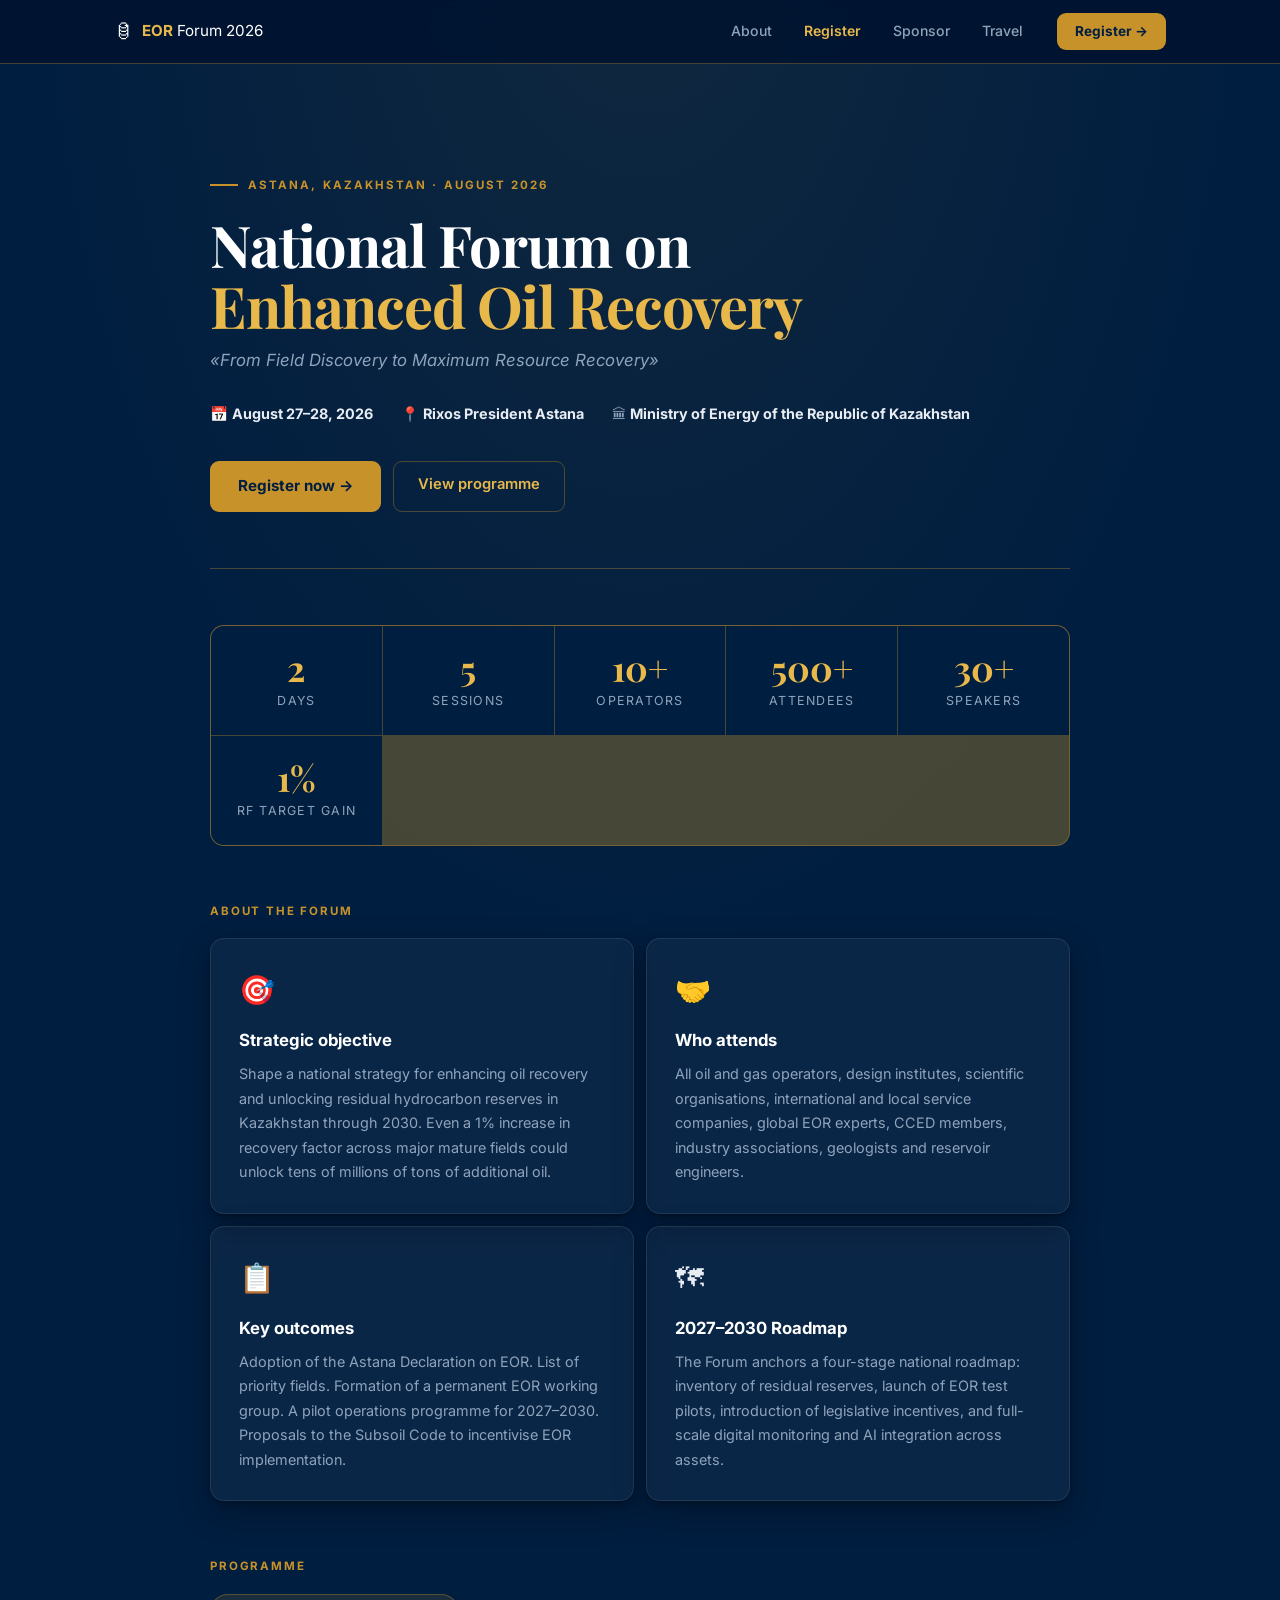
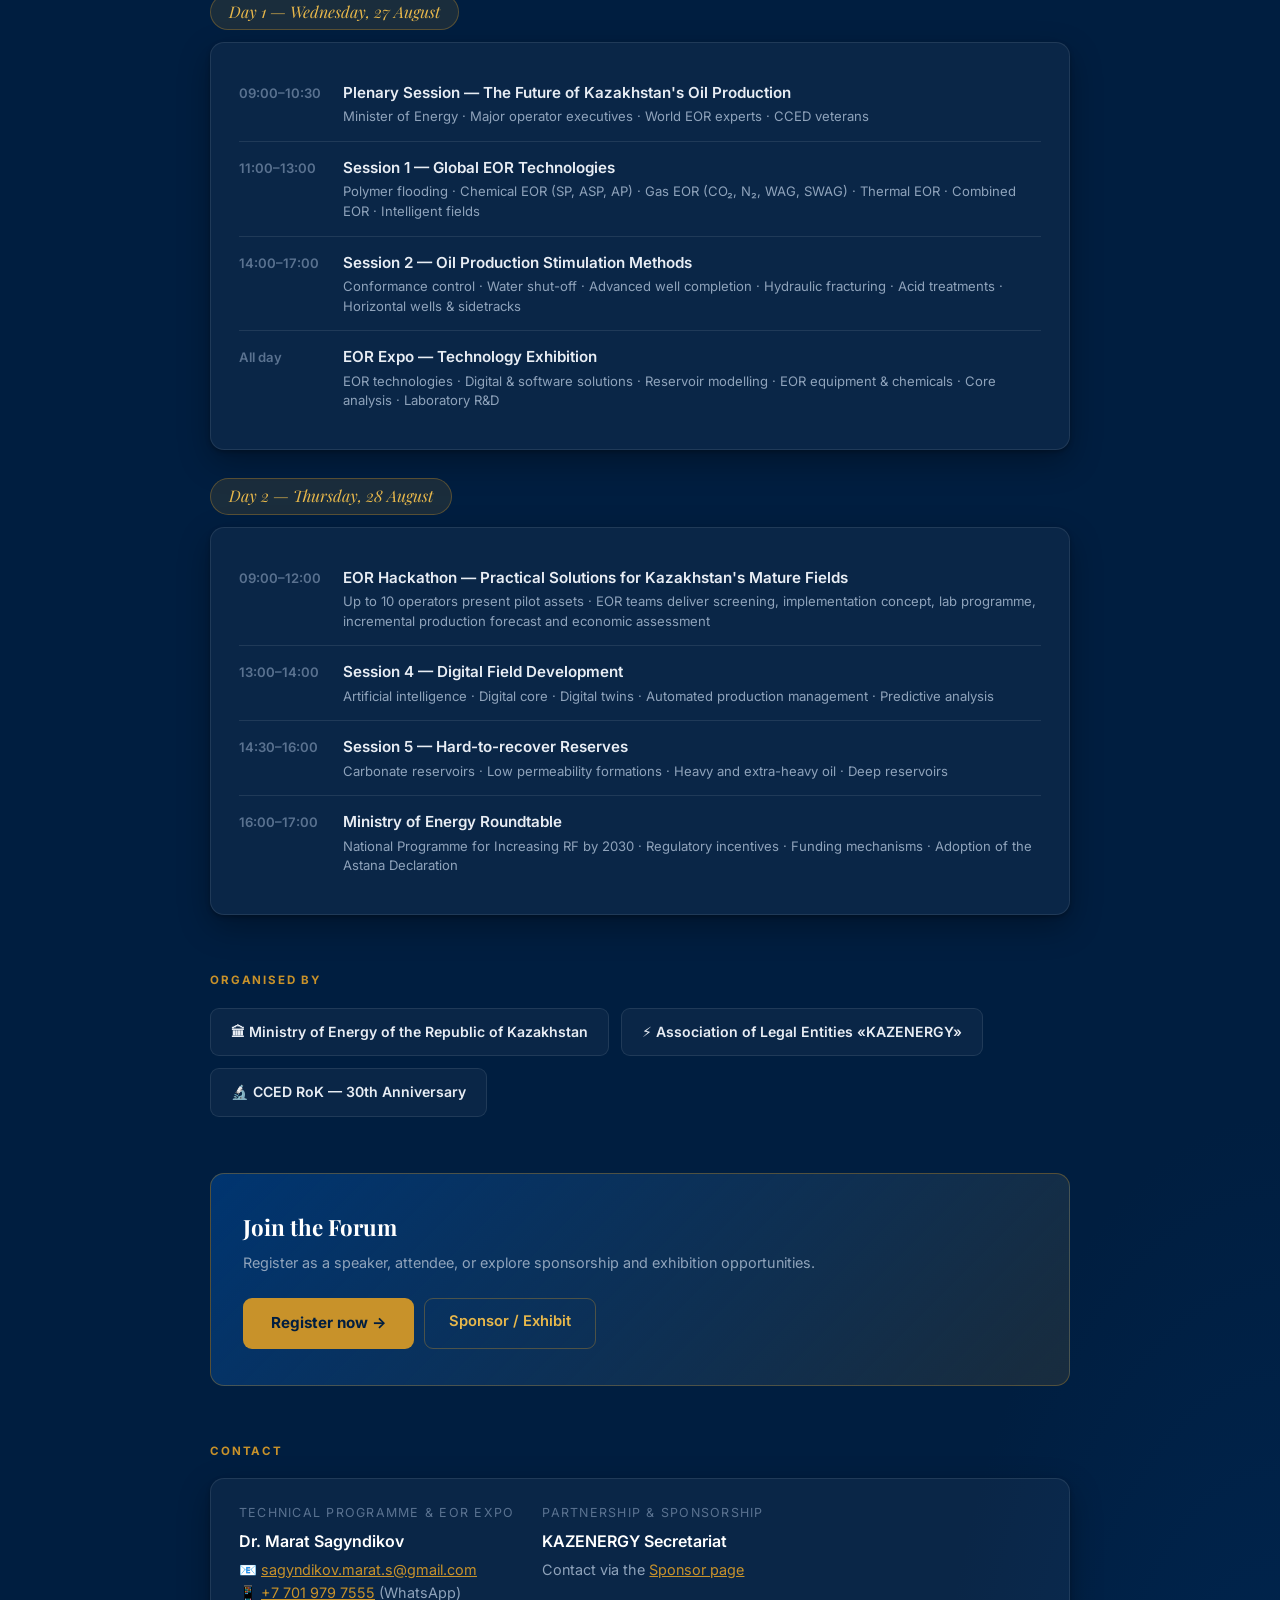
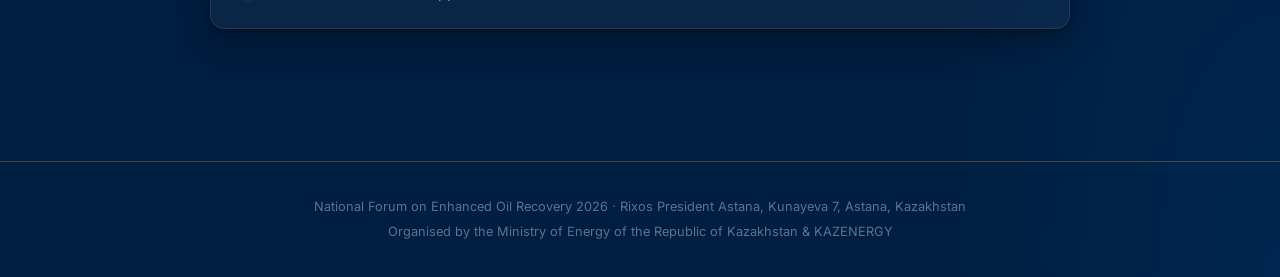
==== register/index.html @ a0131270 "Create index.html" ====
<!DOCTYPE html>
<html lang="en">
<head>
<meta charset="utf-8">
<meta name="viewport" content="width=device-width, initial-scale=1">
<title>National EOR Forum 2026 — Astana, Kazakhstan</title>
<meta name="description" content="The National Forum on Enhanced Oil Recovery 2026. August 27–28, Rixos President Astana, Kazakhstan. From Field Discovery to Maximum Resource Recovery.">
<link rel="preconnect" href="https://fonts.googleapis.com">
<link rel="preconnect" href="https://fonts.gstatic.com" crossorigin>
<link href="https://fonts.googleapis.com/css2?family=Playfair+Display:wght@600;700&family=Inter:wght@400;500;600;700&display=swap" rel="stylesheet">
<link rel="stylesheet" href="/_shared.css">
<style>
/* ── HOME-SPECIFIC ──────────────────────────────────────────── */
body {
  background-image:
    radial-gradient(ellipse 90% 60% at 50% -5%, rgba(200,146,42,.09) 0%, transparent 55%),
    radial-gradient(ellipse 50% 40% at 100% 100%, rgba(0,53,112,.35) 0%, transparent 55%);
}

/* Hero */
.hero {
  padding: 64px 0 56px;
  border-bottom: 1px solid var(--gold-rule);
  margin-bottom: 56px;
}
.hero-kicker {
  display: flex; align-items: center; gap: 10px;
  font-size: .72rem; font-weight: 700;
  letter-spacing: .18em; text-transform: uppercase;
  color: var(--gold); margin-bottom: 20px;
}
.hero-kicker::before {
  content: ""; display: block;
  width: 28px; height: 2px; background: var(--gold);
}
.hero h1 {
  font-family: "Playfair Display", serif;
  font-size: clamp(2rem, 6vw, 3.6rem);
  font-weight: 700; line-height: 1.05;
  color: var(--white); letter-spacing: -.02em;
  margin-bottom: 12px;
}
.hero h1 em { color: var(--gold-light); font-style: normal; }
.hero-tagline {
  font-size: 1.05rem; color: var(--text-muted);
  font-style: italic; margin-bottom: 28px;
}
.hero-meta {
  display: flex; flex-wrap: wrap; gap: 8px 28px;
  font-size: .9rem; color: var(--text-muted);
  margin-bottom: 36px;
}
.hero-meta strong { color: var(--text); }
.hero-ctas { display: flex; flex-wrap: wrap; gap: 12px; }

/* Stats row */
.stats {
  display: grid;
  grid-template-columns: repeat(auto-fit, minmax(150px, 1fr));
  gap: 1px;
  background: var(--gold-rule);
  border: 1px solid var(--gold-rule);
  border-radius: var(--r);
  overflow: hidden;
  margin-bottom: 56px;
}
.stat {
  background: var(--navy);
  padding: 24px 20px;
  text-align: center;
}
.stat-num {
  font-family: "Playfair Display", serif;
  font-size: 2.2rem; font-weight: 700;
  color: var(--gold-light); line-height: 1;
  margin-bottom: 6px;
}
.stat-label {
  font-size: .78rem; color: var(--text-muted);
  text-transform: uppercase; letter-spacing: .1em;
}

/* About */
.about-grid {
  display: grid;
  grid-template-columns: 1fr 1fr;
  gap: 12px;
  margin-bottom: 56px;
}
.about-card {
  background: var(--card-bg);
  border: 1px solid var(--card-border);
  border-radius: var(--r);
  padding: 28px;
  box-shadow: var(--shadow);
}
.about-card-icon { font-size: 1.8rem; margin-bottom: 14px; }
.about-card-title {
  font-weight: 700; font-size: 1.05rem;
  color: var(--white); margin-bottom: 8px;
}
.about-card-body { font-size: .9rem; color: var(--text-muted); line-height: 1.7; }

/* Programme */
.programme { margin-bottom: 56px; }
.day-block { margin-bottom: 28px; }
.day-badge {
  display: inline-block;
  font-family: "Playfair Display", serif;
  font-style: italic; font-size: 1rem;
  color: var(--gold-light);
  background: var(--gold-soft);
  border: 1px solid var(--gold-rule);
  border-radius: 999px;
  padding: 4px 18px 5px;
  margin-bottom: 12px;
}
.session-row {
  display: flex; gap: 14px; align-items: flex-start;
  padding: 14px 0;
  border-bottom: 1px solid var(--card-border);
}
.session-row:last-child { border-bottom: 0; }
.session-time {
  font-size: .82rem; font-weight: 600;
  color: var(--text-dim); white-space: nowrap;
  min-width: 90px; padding-top: 2px;
}
.session-name {
  font-weight: 600; font-size: .95rem;
  color: var(--text); margin-bottom: 2px;
}
.session-topics {
  font-size: .82rem; color: var(--text-muted); line-height: 1.5;
}

/* Organisers */
.org-row {
  display: flex; flex-wrap: wrap; gap: 12px;
  margin-bottom: 56px;
}
.org-pill {
  background: var(--card-bg);
  border: 1px solid var(--card-border);
  border-radius: var(--r-sm);
  padding: 12px 20px;
  font-size: .88rem; font-weight: 600; color: var(--text);
}

/* CTA banner */
.cta-banner {
  background: linear-gradient(135deg, var(--navy-light) 0%, rgba(200,146,42,.12) 100%);
  border: 1px solid var(--gold-rule);
  border-radius: var(--r);
  padding: 36px 32px;
  display: flex; align-items: center;
  justify-content: space-between; gap: 24px;
  flex-wrap: wrap;
  margin-bottom: 56px;
}
.cta-banner-text h3 {
  font-family: "Playfair Display", serif;
  font-size: 1.4rem; color: var(--white);
  margin-bottom: 6px;
}
.cta-banner-text p { font-size: .9rem; color: var(--text-muted); }
.cta-banner-btns { display: flex; gap: 10px; flex-wrap: wrap; }

@media (max-width: 680px) {
  .about-grid { grid-template-columns: 1fr; }
  .stats { grid-template-columns: 1fr 1fr; }
  .cta-banner { flex-direction: column; }
}
</style>
</head>
<body>
<script src="/_nav.js"></script>

<div class="wrap">

  <!-- HERO -->
  <section class="hero">
    <div class="hero-kicker">Astana, Kazakhstan · August 2026</div>
    <h1>National Forum on<br><em>Enhanced Oil Recovery</em></h1>
    <p class="hero-tagline">«From Field Discovery to Maximum Resource Recovery»</p>
    <div class="hero-meta">
      <span>📅 <strong>August 27–28, 2026</strong></span>
      <span>📍 <strong>Rixos President Astana</strong></span>
      <span>🏛 <strong>Ministry of Energy of the Republic of Kazakhstan</strong></span>
    </div>
    <div class="hero-ctas">
      <a href="/register" class="btn-gold">Register now →</a>
      <a href="#programme" class="btn-ghost">View programme</a>
    </div>
  </section>

  <!-- STATS -->
  <div class="stats">
    <div class="stat"><div class="stat-num">2</div><div class="stat-label">Days</div></div>
    <div class="stat"><div class="stat-num">5</div><div class="stat-label">Sessions</div></div>
    <div class="stat"><div class="stat-num">10+</div><div class="stat-label">Operators</div></div>
    <div class="stat"><div class="stat-num">500+</div><div class="stat-label">Attendees</div></div>
    <div class="stat"><div class="stat-num">30+</div><div class="stat-label">Speakers</div></div>
    <div class="stat"><div class="stat-num">1%</div><div class="stat-label">RF target gain</div></div>
  </div>

  <!-- ABOUT -->
  <section class="section">
    <div class="section-label">About the Forum</div>
    <div class="about-grid">
      <div class="about-card">
        <div class="about-card-icon">🎯</div>
        <div class="about-card-title">Strategic objective</div>
        <div class="about-card-body">Shape a national strategy for enhancing oil recovery and unlocking residual hydrocarbon reserves in Kazakhstan through 2030. Even a 1% increase in recovery factor across major mature fields could unlock tens of millions of tons of additional oil.</div>
      </div>
      <div class="about-card">
        <div class="about-card-icon">🤝</div>
        <div class="about-card-title">Who attends</div>
        <div class="about-card-body">All oil and gas operators, design institutes, scientific organisations, international and local service companies, global EOR experts, CCED members, industry associations, geologists and reservoir engineers.</div>
      </div>
      <div class="about-card">
        <div class="about-card-icon">📋</div>
        <div class="about-card-title">Key outcomes</div>
        <div class="about-card-body">Adoption of the Astana Declaration on EOR. List of priority fields. Formation of a permanent EOR working group. A pilot operations programme for 2027–2030. Proposals to the Subsoil Code to incentivise EOR implementation.</div>
      </div>
      <div class="about-card">
        <div class="about-card-icon">🗺</div>
        <div class="about-card-title">2027–2030 Roadmap</div>
        <div class="about-card-body">The Forum anchors a four-stage national roadmap: inventory of residual reserves, launch of EOR test pilots, introduction of legislative incentives, and full-scale digital monitoring and AI integration across assets.</div>
      </div>
    </div>
  </section>

  <!-- PROGRAMME -->
  <section class="section programme" id="programme">
    <div class="section-label">Programme</div>

    <div class="day-block">
      <div class="day-badge">Day 1 — Wednesday, 27 August</div>
      <div class="card">
        <div class="session-row">
          <div class="session-time">09:00–10:30</div>
          <div>
            <div class="session-name">Plenary Session — The Future of Kazakhstan's Oil Production</div>
            <div class="session-topics">Minister of Energy · Major operator executives · World EOR experts · CCED veterans</div>
          </div>
        </div>
        <div class="session-row">
          <div class="session-time">11:00–13:00</div>
          <div>
            <div class="session-name">Session 1 — Global EOR Technologies</div>
            <div class="session-topics">Polymer flooding · Chemical EOR (SP, ASP, AP) · Gas EOR (CO₂, N₂, WAG, SWAG) · Thermal EOR · Combined EOR · Intelligent fields</div>
          </div>
        </div>
        <div class="session-row">
          <div class="session-time">14:00–17:00</div>
          <div>
            <div class="session-name">Session 2 — Oil Production Stimulation Methods</div>
            <div class="session-topics">Conformance control · Water shut-off · Advanced well completion · Hydraulic fracturing · Acid treatments · Horizontal wells & sidetracks</div>
          </div>
        </div>
        <div class="session-row">
          <div class="session-time">All day</div>
          <div>
            <div class="session-name">EOR Expo — Technology Exhibition</div>
            <div class="session-topics">EOR technologies · Digital & software solutions · Reservoir modelling · EOR equipment & chemicals · Core analysis · Laboratory R&D</div>
          </div>
        </div>
      </div>
    </div>

    <div class="day-block">
      <div class="day-badge">Day 2 — Thursday, 28 August</div>
      <div class="card">
        <div class="session-row">
          <div class="session-time">09:00–12:00</div>
          <div>
            <div class="session-name">EOR Hackathon — Practical Solutions for Kazakhstan's Mature Fields</div>
            <div class="session-topics">Up to 10 operators present pilot assets · EOR teams deliver screening, implementation concept, lab programme, incremental production forecast and economic assessment</div>
          </div>
        </div>
        <div class="session-row">
          <div class="session-time">13:00–14:00</div>
          <div>
            <div class="session-name">Session 4 — Digital Field Development</div>
            <div class="session-topics">Artificial intelligence · Digital core · Digital twins · Automated production management · Predictive analysis</div>
          </div>
        </div>
        <div class="session-row">
          <div class="session-time">14:30–16:00</div>
          <div>
            <div class="session-name">Session 5 — Hard-to-recover Reserves</div>
            <div class="session-topics">Carbonate reservoirs · Low permeability formations · Heavy and extra-heavy oil · Deep reservoirs</div>
          </div>
        </div>
        <div class="session-row">
          <div class="session-time">16:00–17:00</div>
          <div>
            <div class="session-name">Ministry of Energy Roundtable</div>
            <div class="session-topics">National Programme for Increasing RF by 2030 · Regulatory incentives · Funding mechanisms · Adoption of the Astana Declaration</div>
          </div>
        </div>
      </div>
    </div>
  </section>

  <!-- ORGANISERS -->
  <section class="section">
    <div class="section-label">Organised by</div>
    <div class="org-row">
      <div class="org-pill">🏛 Ministry of Energy of the Republic of Kazakhstan</div>
      <div class="org-pill">⚡ Association of Legal Entities «KAZENERGY»</div>
      <div class="org-pill">🔬 CCED RoK — 30th Anniversary</div>
    </div>
  </section>

  <!-- CTA BANNER -->
  <div class="cta-banner">
    <div class="cta-banner-text">
      <h3>Join the Forum</h3>
      <p>Register as a speaker, attendee, or explore sponsorship and exhibition opportunities.</p>
    </div>
    <div class="cta-banner-btns">
      <a href="/register" class="btn-gold">Register now →</a>
      <a href="/sponsor" class="btn-ghost">Sponsor / Exhibit</a>
    </div>
  </div>

  <!-- CONTACT -->
  <section class="section">
    <div class="section-label">Contact</div>
    <div class="card">
      <div style="display:flex;flex-wrap:wrap;gap:28px">
        <div>
          <div style="font-size:.78rem;color:var(--text-dim);text-transform:uppercase;letter-spacing:.1em;margin-bottom:6px">Technical Programme & EOR Expo</div>
          <div style="font-weight:600;color:var(--white);margin-bottom:3px">Dr. Marat Sagyndikov</div>
          <div style="font-size:.9rem;color:var(--text-muted)">
            📧 <a href="mailto:sagyndikov.marat.s@gmail.com" style="color:var(--gold)">sagyndikov.marat.s@gmail.com</a><br>
            📱 <a href="https://wa.me/77019797555" style="color:var(--gold)">+7 701 979 7555</a> (WhatsApp)
          </div>
        </div>
        <div>
          <div style="font-size:.78rem;color:var(--text-dim);text-transform:uppercase;letter-spacing:.1em;margin-bottom:6px">Partnership & Sponsorship</div>
          <div style="font-weight:600;color:var(--white);margin-bottom:3px">KAZENERGY Secretariat</div>
          <div style="font-size:.9rem;color:var(--text-muted)">Contact via the <a href="/sponsor" style="color:var(--gold)">Sponsor page</a></div>
        </div>
      </div>
    </div>
  </section>

</div>

<footer class="site-footer">
  National Forum on Enhanced Oil Recovery 2026 · Rixos President Astana, Kunayeva 7, Astana, Kazakhstan<br>
  Organised by the Ministry of Energy of the Republic of Kazakhstan & KAZENERGY
</footer>

</body>
</html>
---- _shared.css ----
/* ================================================================
   SHARED STYLES — EOR Forum 2026
   All pages import this via <link rel="stylesheet" href="/_shared.css">
   ================================================================ */

/* ── TOKENS ────────────────────────────────────────────────────── */
:root {
  --navy:         #001E40;
  --navy-mid:     #002a57;
  --navy-light:   #003570;
  --gold:         #C8922A;
  --gold-light:   #e8b84b;
  --gold-soft:    rgba(200,146,42,.13);
  --gold-rule:    rgba(200,146,42,.35);
  --white:        #ffffff;
  --text:         #e8edf4;
  --text-muted:   #8fa3bb;
  --text-dim:     #5a7290;
  --card-bg:      rgba(255,255,255,.04);
  --card-border:  rgba(255,255,255,.09);
  --input-bg:     rgba(255,255,255,.06);
  --input-border: rgba(255,255,255,.15);
  --success-bg:   rgba(34,197,94,.12);
  --success:      #4ade80;
  --error:        #f87171;
  --shadow:       0 2px 4px rgba(0,0,0,.25), 0 12px 32px rgba(0,0,0,.3);
  --r:            14px;
  --r-sm:         9px;
  --nav-h:        64px;
}

/* ── RESET ──────────────────────────────────────────────────────── */
*, *::before, *::after { box-sizing: border-box; margin: 0; padding: 0; }
html { scroll-behavior: smooth; }
body {
  background: var(--navy);
  color: var(--text);
  font-family: "Inter", system-ui, sans-serif;
  line-height: 1.6;
  min-height: 100vh;
  padding-top: var(--nav-h);
}

/* ── NAV ────────────────────────────────────────────────────────── */
.site-nav {
  position: fixed; top: 0; left: 0; right: 0; z-index: 100;
  height: var(--nav-h);
  background: rgba(0,20,48,.92);
  backdrop-filter: blur(12px);
  -webkit-backdrop-filter: blur(12px);
  border-bottom: 1px solid var(--gold-rule);
}
.nav-inner {
  max-width: 1100px; margin: 0 auto;
  padding: 0 24px;
  height: 100%;
  display: flex; align-items: center; gap: 0;
}
.nav-brand {
  display: flex; align-items: center; gap: 9px;
  text-decoration: none; color: var(--white);
  font-size: .95rem; white-space: nowrap;
  margin-right: auto;
}
.nav-brand-flag { font-size: 1.2rem; }
.nav-brand-text strong { color: var(--gold-light); }
.nav-links {
  display: flex; align-items: center; gap: 4px;
  margin: 0 20px;
}
.nav-link {
  text-decoration: none; color: var(--text-muted);
  font-size: .88rem; font-weight: 500;
  padding: 7px 14px; border-radius: 8px;
  transition: .18s background, .18s color;
}
.nav-link:hover  { background: rgba(255,255,255,.06); color: var(--text); }
.nav-link.nav-active { color: var(--gold-light); font-weight: 600; }
.nav-cta {
  text-decoration: none;
  background: var(--gold); color: var(--navy);
  font-weight: 700; font-size: .85rem;
  padding: 8px 18px; border-radius: var(--r-sm);
  white-space: nowrap;
  transition: .18s background;
}
.nav-cta:hover { background: var(--gold-light); }
.nav-burger {
  display: none; flex-direction: column;
  gap: 5px; background: none; border: 0;
  cursor: pointer; padding: 8px; margin-left: 8px;
}
.nav-burger span {
  display: block; width: 22px; height: 2px;
  background: var(--text-muted); border-radius: 2px;
  transition: .2s;
}

/* ── WRAP ────────────────────────────────────────────────────────── */
.wrap { max-width: 900px; margin: 0 auto; padding: 48px 20px 80px; }
.wrap-wide { max-width: 1100px; margin: 0 auto; padding: 48px 20px 80px; }

/* ── PAGE HERO ───────────────────────────────────────────────────── */
.page-hero {
  padding: 52px 0 40px;
  border-bottom: 1px solid var(--gold-rule);
  margin-bottom: 44px;
}
.page-eyebrow {
  font-size: .72rem; font-weight: 700;
  letter-spacing: .18em; text-transform: uppercase;
  color: var(--gold); margin-bottom: 14px;
  display: flex; align-items: center; gap: 10px;
}
.page-eyebrow::before {
  content: ""; display: block;
  width: 28px; height: 2px; background: var(--gold);
}
.page-title {
  font-family: "Playfair Display", serif;
  font-size: clamp(1.8rem, 5vw, 2.8rem);
  font-weight: 700; line-height: 1.1;
  color: var(--white); letter-spacing: -.01em;
  margin-bottom: 10px;
}
.page-title span { color: var(--gold-light); }
.page-subtitle {
  font-size: 1rem; color: var(--text-muted);
  max-width: 580px; line-height: 1.7;
}

/* ── SECTION ─────────────────────────────────────────────────────── */
.section { margin-bottom: 52px; }
.section-label {
  font-size: .72rem; font-weight: 700;
  letter-spacing: .16em; text-transform: uppercase;
  color: var(--gold); margin-bottom: 18px;
}
.section-title {
  font-family: "Playfair Display", serif;
  font-size: 1.5rem; font-weight: 700;
  color: var(--white); margin-bottom: 12px;
}

/* ── CARD ─────────────────────────────────────────────────────────── */
.card {
  background: var(--card-bg);
  border: 1px solid var(--card-border);
  border-radius: var(--r);
  padding: 24px 28px;
  box-shadow: var(--shadow);
}
.card + .card { margin-top: 12px; }

/* ── BUTTONS ─────────────────────────────────────────────────────── */
.btn-gold {
  display: inline-block; text-decoration: none;
  background: var(--gold); color: var(--navy);
  font-weight: 700; font-size: .95rem;
  padding: 13px 28px; border-radius: var(--r-sm);
  border: 0; cursor: pointer; font-family: inherit;
  transition: .18s background, .18s transform;
}
.btn-gold:hover  { background: var(--gold-light); }
.btn-gold:active { transform: scale(.97); }
.btn-ghost {
  display: inline-block; text-decoration: none;
  border: 1px solid var(--gold-rule); color: var(--gold-light);
  font-weight: 600; font-size: .92rem;
  padding: 11px 24px; border-radius: var(--r-sm);
  background: transparent; cursor: pointer; font-family: inherit;
  transition: .18s background, .18s color;
}
.btn-ghost:hover { background: var(--gold-soft); }

/* ── FORMS ────────────────────────────────────────────────────────── */
.form-group { display: flex; flex-direction: column; gap: 5px; margin-bottom: 14px; }
.form-label {
  font-size: .78rem; font-weight: 600;
  color: var(--text-muted); letter-spacing: .05em;
  text-transform: uppercase;
}
.form-row { display: flex; gap: 12px; }
.form-row > .form-group { flex: 1; min-width: 0; margin-bottom: 0; }
input, textarea, select {
  font-family: inherit; font-size: .93rem;
  padding: 10px 13px;
  background: var(--input-bg);
  border: 1px solid var(--input-border);
  border-radius: var(--r-sm);
  color: var(--text); width: 100%;
  transition: .18s border-color, .18s background;
}
input::placeholder, textarea::placeholder { color: var(--text-dim); }
input:focus, textarea:focus, select:focus {
  outline: none; border-color: var(--gold);
  background: rgba(255,255,255,.08);
}
select { appearance: none; cursor: pointer; }
select option { background: var(--navy-mid); color: var(--text); }
textarea { resize: vertical; min-height: 90px; }
.form-error {
  font-size: .83rem; font-weight: 600;
  color: var(--error); display: none; margin-top: 4px;
}
.form-success {
  background: var(--success-bg);
  border: 1px solid rgba(74,222,128,.2);
  border-radius: var(--r-sm);
  padding: 14px 18px;
  font-weight: 600; color: var(--success);
}

/* ── SPINNER ─────────────────────────────────────────────────────── */
.spinner {
  width: 32px; height: 32px;
  border: 3px solid rgba(255,255,255,.08);
  border-top-color: var(--gold);
  border-radius: 50%; margin: 0 auto 16px;
  animation: spin .8s linear infinite;
}
@keyframes spin { to { transform: rotate(360deg); } }
.state { text-align: center; padding: 60px 0; color: var(--text-muted); }

/* ── DIVIDER ─────────────────────────────────────────────────────── */
.divider {
  height: 1px; background: var(--card-border);
  margin: 36px 0;
}
.divider-gold {
  height: 1px; background: var(--gold-rule);
  margin: 36px 0;
}

/* ── FOOTER ──────────────────────────────────────────────────────── */
.site-footer {
  border-top: 1px solid var(--gold-rule);
  padding: 32px 20px;
  text-align: center;
  font-size: .8rem; color: var(--text-dim);
  line-height: 2;
}
.site-footer a { color: var(--gold); text-decoration: none; }
.site-footer a:hover { color: var(--gold-light); }

/* ── RESPONSIVE ─────────────────────────────────────────────────── */
@media (max-width: 680px) {
  .nav-links { display: none; flex-direction: column;
    position: absolute; top: var(--nav-h); left: 0; right: 0;
    background: rgba(0,20,48,.97);
    padding: 16px 20px 20px;
    border-bottom: 1px solid var(--gold-rule);
    gap: 4px;
  }
  .nav-links.open { display: flex; }
  .nav-burger { display: flex; }
  .nav-cta { display: none; }
  .form-row { flex-direction: column; }
  .page-title { font-size: 1.75rem; }
}
@media (prefers-reduced-motion: reduce) {
  .spinner { animation: none; }
}
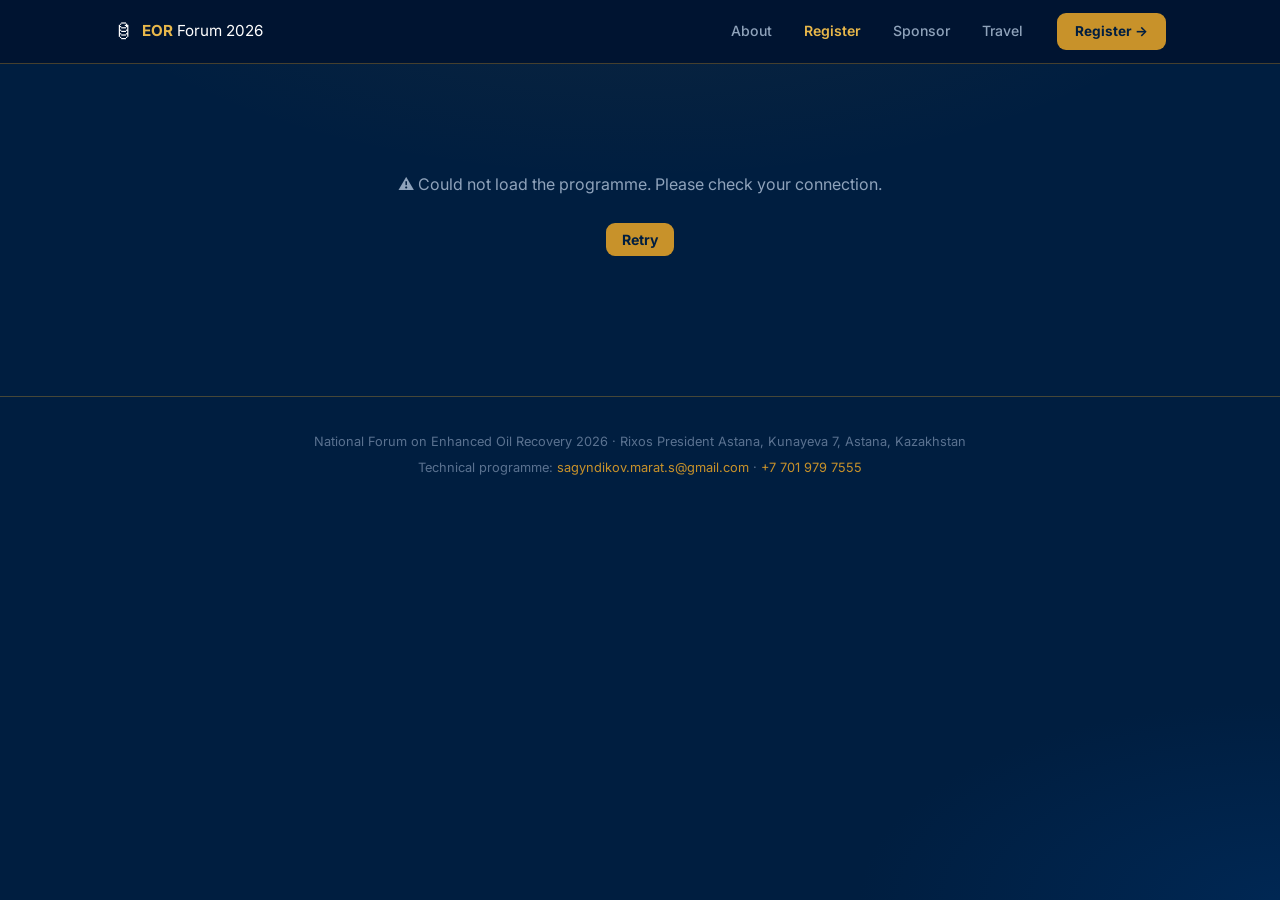
==== commit d83800c6: "Update print statement from 'Hello' to 'Goodbye'" ====
--- a/register/index.html
+++ b/register/index.html
@@ -3,357 +3,334 @@
 <head>
 <meta charset="utf-8">
 <meta name="viewport" content="width=device-width, initial-scale=1">
-<title>National EOR Forum 2026 — Astana, Kazakhstan</title>
-<meta name="description" content="The National Forum on Enhanced Oil Recovery 2026. August 27–28, Rixos President Astana, Kazakhstan. From Field Discovery to Maximum Resource Recovery.">
+<title>Register — National EOR Forum 2026</title>
+<meta name="description" content="Register as a speaker or attendee for the National Forum on Enhanced Oil Recovery 2026, August 27–28, Rixos President Astana.">
 <link rel="preconnect" href="https://fonts.googleapis.com">
 <link rel="preconnect" href="https://fonts.gstatic.com" crossorigin>
 <link href="https://fonts.googleapis.com/css2?family=Playfair+Display:wght@600;700&family=Inter:wght@400;500;600;700&display=swap" rel="stylesheet">
 <link rel="stylesheet" href="/_shared.css">
 <style>
-/* ── HOME-SPECIFIC ──────────────────────────────────────────── */
 body {
   background-image:
-    radial-gradient(ellipse 90% 60% at 50% -5%, rgba(200,146,42,.09) 0%, transparent 55%),
-    radial-gradient(ellipse 50% 40% at 100% 100%, rgba(0,53,112,.35) 0%, transparent 55%);
-}
-
-/* Hero */
-.hero {
-  padding: 64px 0 56px;
-  border-bottom: 1px solid var(--gold-rule);
-  margin-bottom: 56px;
-}
-.hero-kicker {
-  display: flex; align-items: center; gap: 10px;
-  font-size: .72rem; font-weight: 700;
-  letter-spacing: .18em; text-transform: uppercase;
-  color: var(--gold); margin-bottom: 20px;
-}
-.hero-kicker::before {
-  content: ""; display: block;
-  width: 28px; height: 2px; background: var(--gold);
-}
-.hero h1 {
+    radial-gradient(ellipse 80% 50% at 50% -10%, rgba(200,146,42,.08) 0%, transparent 60%),
+    radial-gradient(ellipse 60% 40% at 100% 100%, rgba(0,53,112,.4) 0%, transparent 55%);
+}
+.mode-tabs {
+  display: flex; gap: 8px;
+  background: rgba(255,255,255,.04);
+  border: 1px solid var(--card-border);
+  border-radius: 12px; padding: 5px;
+  margin-bottom: 32px;
+}
+.mode-tab {
+  flex: 1; border: 0; cursor: pointer;
+  font-family: inherit; font-weight: 600; font-size: .9rem;
+  padding: 11px 18px; border-radius: 9px;
+  transition: .2s background, .2s color, .2s box-shadow;
+  color: var(--text-muted); background: transparent;
+}
+.mode-tab.active {
+  background: var(--gold); color: var(--navy);
+  box-shadow: 0 2px 12px rgba(200,146,42,.35);
+}
+.mode-tab:not(.active):hover { background: rgba(255,255,255,.07); color: var(--text); }
+.day { margin-bottom: 32px; }
+.day-header { display: flex; align-items: center; gap: 14px; margin-bottom: 14px; }
+.day-badge-sm {
   font-family: "Playfair Display", serif;
-  font-size: clamp(2rem, 6vw, 3.6rem);
-  font-weight: 700; line-height: 1.05;
-  color: var(--white); letter-spacing: -.02em;
-  margin-bottom: 12px;
-}
-.hero h1 em { color: var(--gold-light); font-style: normal; }
-.hero-tagline {
-  font-size: 1.05rem; color: var(--text-muted);
-  font-style: italic; margin-bottom: 28px;
-}
-.hero-meta {
-  display: flex; flex-wrap: wrap; gap: 8px 28px;
-  font-size: .9rem; color: var(--text-muted);
-  margin-bottom: 36px;
-}
-.hero-meta strong { color: var(--text); }
-.hero-ctas { display: flex; flex-wrap: wrap; gap: 12px; }
-
-/* Stats row */
-.stats {
-  display: grid;
-  grid-template-columns: repeat(auto-fit, minmax(150px, 1fr));
-  gap: 1px;
-  background: var(--gold-rule);
+  font-size: 1rem; font-weight: 600;
+  color: var(--gold-light);
+  background: var(--gold-soft);
   border: 1px solid var(--gold-rule);
-  border-radius: var(--r);
-  overflow: hidden;
-  margin-bottom: 56px;
-}
-.stat {
-  background: var(--navy);
-  padding: 24px 20px;
-  text-align: center;
-}
-.stat-num {
-  font-family: "Playfair Display", serif;
-  font-size: 2.2rem; font-weight: 700;
-  color: var(--gold-light); line-height: 1;
-  margin-bottom: 6px;
-}
-.stat-label {
-  font-size: .78rem; color: var(--text-muted);
-  text-transform: uppercase; letter-spacing: .1em;
-}
-
-/* About */
-.about-grid {
-  display: grid;
-  grid-template-columns: 1fr 1fr;
-  gap: 12px;
-  margin-bottom: 56px;
-}
-.about-card {
+  border-radius: 999px; padding: 4px 16px 5px;
+  white-space: nowrap;
+}
+.day-rule { flex: 1; height: 1px; background: var(--card-border); }
+.session {
   background: var(--card-bg);
   border: 1px solid var(--card-border);
   border-radius: var(--r);
-  padding: 28px;
+  margin-bottom: 12px;
   box-shadow: var(--shadow);
-}
-.about-card-icon { font-size: 1.8rem; margin-bottom: 14px; }
-.about-card-title {
-  font-weight: 700; font-size: 1.05rem;
-  color: var(--white); margin-bottom: 8px;
-}
-.about-card-body { font-size: .9rem; color: var(--text-muted); line-height: 1.7; }
-
-/* Programme */
-.programme { margin-bottom: 56px; }
-.day-block { margin-bottom: 28px; }
-.day-badge {
-  display: inline-block;
-  font-family: "Playfair Display", serif;
-  font-style: italic; font-size: 1rem;
-  color: var(--gold-light);
-  background: var(--gold-soft);
-  border: 1px solid var(--gold-rule);
-  border-radius: 999px;
-  padding: 4px 18px 5px;
-  margin-bottom: 12px;
-}
-.session-row {
-  display: flex; gap: 14px; align-items: flex-start;
-  padding: 14px 0;
+  overflow: hidden;
+  opacity: 0; transform: translateY(10px);
+  animation: rise .45s ease forwards;
+}
+@keyframes rise { to { opacity:1; transform:none; } }
+.session-head {
+  padding: 16px 20px 13px;
   border-bottom: 1px solid var(--card-border);
-}
-.session-row:last-child { border-bottom: 0; }
-.session-time {
-  font-size: .82rem; font-weight: 600;
-  color: var(--text-dim); white-space: nowrap;
-  min-width: 90px; padding-top: 2px;
-}
-.session-name {
-  font-weight: 600; font-size: .95rem;
-  color: var(--text); margin-bottom: 2px;
-}
-.session-topics {
-  font-size: .82rem; color: var(--text-muted); line-height: 1.5;
-}
-
-/* Organisers */
-.org-row {
-  display: flex; flex-wrap: wrap; gap: 12px;
-  margin-bottom: 56px;
-}
-.org-pill {
-  background: var(--card-bg);
-  border: 1px solid var(--card-border);
-  border-radius: var(--r-sm);
-  padding: 12px 20px;
-  font-size: .88rem; font-weight: 600; color: var(--text);
-}
-
-/* CTA banner */
-.cta-banner {
-  background: linear-gradient(135deg, var(--navy-light) 0%, rgba(200,146,42,.12) 100%);
-  border: 1px solid var(--gold-rule);
-  border-radius: var(--r);
-  padding: 36px 32px;
-  display: flex; align-items: center;
-  justify-content: space-between; gap: 24px;
-  flex-wrap: wrap;
-  margin-bottom: 56px;
-}
-.cta-banner-text h3 {
-  font-family: "Playfair Display", serif;
-  font-size: 1.4rem; color: var(--white);
-  margin-bottom: 6px;
-}
-.cta-banner-text p { font-size: .9rem; color: var(--text-muted); }
-.cta-banner-btns { display: flex; gap: 10px; flex-wrap: wrap; }
-
-@media (max-width: 680px) {
-  .about-grid { grid-template-columns: 1fr; }
-  .stats { grid-template-columns: 1fr 1fr; }
-  .cta-banner { flex-direction: column; }
-}
+  background: linear-gradient(180deg, rgba(255,255,255,.04) 0%, transparent 100%);
+}
+.session-name { font-weight: 700; font-size: 1.05rem; color: var(--white); margin-bottom: 3px; }
+.session-meta { font-size: .84rem; color: var(--text-muted); display: flex; flex-wrap: wrap; gap: 4px 14px; }
+.session-notes { font-size: .82rem; color: var(--text-dim); font-style: italic; margin-top: 5px; }
+.slot { padding: 13px 20px; border-bottom: 1px solid var(--card-border); }
+.slot:last-child { border-bottom: 0; }
+.slot-row { display: flex; align-items: center; justify-content: space-between; gap: 12px; flex-wrap: wrap; }
+.slot-left { display: flex; align-items: center; gap: 14px; }
+.slot-time { font-weight: 600; font-size: .92rem; font-variant-numeric: tabular-nums; color: var(--text); white-space: nowrap; }
+.slot-title { font-size: .88rem; color: var(--text-muted); }
+.slot-right { display: flex; align-items: center; gap: 10px; flex-shrink: 0; }
+.pill { font-size: .75rem; font-weight: 700; padding: 4px 11px; border-radius: 999px; white-space: nowrap; }
+.pill.open { background: rgba(74,222,128,.12); color: var(--success); }
+.pill.few  { background: rgba(200,146,42,.15); color: var(--gold-light); }
+.pill.full { background: rgba(255,255,255,.06); color: var(--text-dim); }
+.reg-btn {
+  border: 0; cursor: pointer;
+  font-family: inherit; font-weight: 700; font-size: .88rem;
+  padding: 8px 16px; border-radius: var(--r-sm);
+  background: var(--gold); color: var(--navy);
+  transition: .18s background, .18s transform; white-space: nowrap;
+}
+.reg-btn:hover { background: var(--gold-light); }
+.reg-btn:active { transform: scale(.97); }
+.reg-btn[disabled] { background: rgba(255,255,255,.07); color: var(--text-dim); cursor: default; }
+.registered-list { font-size: .8rem; color: var(--text-dim); font-style: italic; margin-top: 6px; }
+.reg-form { display: none; flex-direction: column; gap: 10px; margin-top: 14px; padding-top: 14px; border-top: 1px solid var(--card-border); }
+.reg-form.open { display: flex; }
+.cancel-wrap { max-width: 500px; margin: 80px auto; text-align: center; padding: 0 20px; }
+.cancel-wrap h2 { font-family: "Playfair Display", serif; font-size: 1.7rem; color: var(--white); margin-bottom: 16px; }
+.cancel-card { background: var(--card-bg); border: 1px solid var(--card-border); border-radius: var(--r); padding: 24px; box-shadow: var(--shadow); }
+.cancel-back { display: inline-block; margin-top: 22px; color: var(--gold); text-decoration: none; font-weight: 600; font-size: .9rem; }
+.info-banner { background: var(--gold-soft); border: 1px solid var(--gold-rule); border-radius: var(--r-sm); padding: 12px 16px; font-size: .86rem; color: var(--text-muted); margin-bottom: 24px; line-height: 1.5; }
+.info-banner strong { color: var(--gold-light); }
 </style>
 </head>
 <body>
 <script src="/_nav.js"></script>
 
-<div class="wrap">
-
-  <!-- HERO -->
-  <section class="hero">
-    <div class="hero-kicker">Astana, Kazakhstan · August 2026</div>
-    <h1>National Forum on<br><em>Enhanced Oil Recovery</em></h1>
-    <p class="hero-tagline">«From Field Discovery to Maximum Resource Recovery»</p>
-    <div class="hero-meta">
-      <span>📅 <strong>August 27–28, 2026</strong></span>
-      <span>📍 <strong>Rixos President Astana</strong></span>
-      <span>🏛 <strong>Ministry of Energy of the Republic of Kazakhstan</strong></span>
-    </div>
-    <div class="hero-ctas">
-      <a href="/register" class="btn-gold">Register now →</a>
-      <a href="#programme" class="btn-ghost">View programme</a>
-    </div>
-  </section>
-
-  <!-- STATS -->
-  <div class="stats">
-    <div class="stat"><div class="stat-num">2</div><div class="stat-label">Days</div></div>
-    <div class="stat"><div class="stat-num">5</div><div class="stat-label">Sessions</div></div>
-    <div class="stat"><div class="stat-num">10+</div><div class="stat-label">Operators</div></div>
-    <div class="stat"><div class="stat-num">500+</div><div class="stat-label">Attendees</div></div>
-    <div class="stat"><div class="stat-num">30+</div><div class="stat-label">Speakers</div></div>
-    <div class="stat"><div class="stat-num">1%</div><div class="stat-label">RF target gain</div></div>
-  </div>
-
-  <!-- ABOUT -->
-  <section class="section">
-    <div class="section-label">About the Forum</div>
-    <div class="about-grid">
-      <div class="about-card">
-        <div class="about-card-icon">🎯</div>
-        <div class="about-card-title">Strategic objective</div>
-        <div class="about-card-body">Shape a national strategy for enhancing oil recovery and unlocking residual hydrocarbon reserves in Kazakhstan through 2030. Even a 1% increase in recovery factor across major mature fields could unlock tens of millions of tons of additional oil.</div>
-      </div>
-      <div class="about-card">
-        <div class="about-card-icon">🤝</div>
-        <div class="about-card-title">Who attends</div>
-        <div class="about-card-body">All oil and gas operators, design institutes, scientific organisations, international and local service companies, global EOR experts, CCED members, industry associations, geologists and reservoir engineers.</div>
-      </div>
-      <div class="about-card">
-        <div class="about-card-icon">📋</div>
-        <div class="about-card-title">Key outcomes</div>
-        <div class="about-card-body">Adoption of the Astana Declaration on EOR. List of priority fields. Formation of a permanent EOR working group. A pilot operations programme for 2027–2030. Proposals to the Subsoil Code to incentivise EOR implementation.</div>
-      </div>
-      <div class="about-card">
-        <div class="about-card-icon">🗺</div>
-        <div class="about-card-title">2027–2030 Roadmap</div>
-        <div class="about-card-body">The Forum anchors a four-stage national roadmap: inventory of residual reserves, launch of EOR test pilots, introduction of legislative incentives, and full-scale digital monitoring and AI integration across assets.</div>
-      </div>
-    </div>
-  </section>
-
-  <!-- PROGRAMME -->
-  <section class="section programme" id="programme">
-    <div class="section-label">Programme</div>
-
-    <div class="day-block">
-      <div class="day-badge">Day 1 — Wednesday, 27 August</div>
-      <div class="card">
-        <div class="session-row">
-          <div class="session-time">09:00–10:30</div>
-          <div>
-            <div class="session-name">Plenary Session — The Future of Kazakhstan's Oil Production</div>
-            <div class="session-topics">Minister of Energy · Major operator executives · World EOR experts · CCED veterans</div>
-          </div>
-        </div>
-        <div class="session-row">
-          <div class="session-time">11:00–13:00</div>
-          <div>
-            <div class="session-name">Session 1 — Global EOR Technologies</div>
-            <div class="session-topics">Polymer flooding · Chemical EOR (SP, ASP, AP) · Gas EOR (CO₂, N₂, WAG, SWAG) · Thermal EOR · Combined EOR · Intelligent fields</div>
-          </div>
-        </div>
-        <div class="session-row">
-          <div class="session-time">14:00–17:00</div>
-          <div>
-            <div class="session-name">Session 2 — Oil Production Stimulation Methods</div>
-            <div class="session-topics">Conformance control · Water shut-off · Advanced well completion · Hydraulic fracturing · Acid treatments · Horizontal wells & sidetracks</div>
-          </div>
-        </div>
-        <div class="session-row">
-          <div class="session-time">All day</div>
-          <div>
-            <div class="session-name">EOR Expo — Technology Exhibition</div>
-            <div class="session-topics">EOR technologies · Digital & software solutions · Reservoir modelling · EOR equipment & chemicals · Core analysis · Laboratory R&D</div>
-          </div>
-        </div>
-      </div>
-    </div>
-
-    <div class="day-block">
-      <div class="day-badge">Day 2 — Thursday, 28 August</div>
-      <div class="card">
-        <div class="session-row">
-          <div class="session-time">09:00–12:00</div>
-          <div>
-            <div class="session-name">EOR Hackathon — Practical Solutions for Kazakhstan's Mature Fields</div>
-            <div class="session-topics">Up to 10 operators present pilot assets · EOR teams deliver screening, implementation concept, lab programme, incremental production forecast and economic assessment</div>
-          </div>
-        </div>
-        <div class="session-row">
-          <div class="session-time">13:00–14:00</div>
-          <div>
-            <div class="session-name">Session 4 — Digital Field Development</div>
-            <div class="session-topics">Artificial intelligence · Digital core · Digital twins · Automated production management · Predictive analysis</div>
-          </div>
-        </div>
-        <div class="session-row">
-          <div class="session-time">14:30–16:00</div>
-          <div>
-            <div class="session-name">Session 5 — Hard-to-recover Reserves</div>
-            <div class="session-topics">Carbonate reservoirs · Low permeability formations · Heavy and extra-heavy oil · Deep reservoirs</div>
-          </div>
-        </div>
-        <div class="session-row">
-          <div class="session-time">16:00–17:00</div>
-          <div>
-            <div class="session-name">Ministry of Energy Roundtable</div>
-            <div class="session-topics">National Programme for Increasing RF by 2030 · Regulatory incentives · Funding mechanisms · Adoption of the Astana Declaration</div>
-          </div>
-        </div>
-      </div>
-    </div>
-  </section>
-
-  <!-- ORGANISERS -->
-  <section class="section">
-    <div class="section-label">Organised by</div>
-    <div class="org-row">
-      <div class="org-pill">🏛 Ministry of Energy of the Republic of Kazakhstan</div>
-      <div class="org-pill">⚡ Association of Legal Entities «KAZENERGY»</div>
-      <div class="org-pill">🔬 CCED RoK — 30th Anniversary</div>
-    </div>
-  </section>
-
-  <!-- CTA BANNER -->
-  <div class="cta-banner">
-    <div class="cta-banner-text">
-      <h3>Join the Forum</h3>
-      <p>Register as a speaker, attendee, or explore sponsorship and exhibition opportunities.</p>
-    </div>
-    <div class="cta-banner-btns">
-      <a href="/register" class="btn-gold">Register now →</a>
-      <a href="/sponsor" class="btn-ghost">Sponsor / Exhibit</a>
-    </div>
-  </div>
-
-  <!-- CONTACT -->
-  <section class="section">
-    <div class="section-label">Contact</div>
-    <div class="card">
-      <div style="display:flex;flex-wrap:wrap;gap:28px">
-        <div>
-          <div style="font-size:.78rem;color:var(--text-dim);text-transform:uppercase;letter-spacing:.1em;margin-bottom:6px">Technical Programme & EOR Expo</div>
-          <div style="font-weight:600;color:var(--white);margin-bottom:3px">Dr. Marat Sagyndikov</div>
-          <div style="font-size:.9rem;color:var(--text-muted)">
-            📧 <a href="mailto:sagyndikov.marat.s@gmail.com" style="color:var(--gold)">sagyndikov.marat.s@gmail.com</a><br>
-            📱 <a href="https://wa.me/77019797555" style="color:var(--gold)">+7 701 979 7555</a> (WhatsApp)
-          </div>
-        </div>
-        <div>
-          <div style="font-size:.78rem;color:var(--text-dim);text-transform:uppercase;letter-spacing:.1em;margin-bottom:6px">Partnership & Sponsorship</div>
-          <div style="font-weight:600;color:var(--white);margin-bottom:3px">KAZENERGY Secretariat</div>
-          <div style="font-size:.9rem;color:var(--text-muted)">Contact via the <a href="/sponsor" style="color:var(--gold)">Sponsor page</a></div>
-        </div>
-      </div>
-    </div>
-  </section>
-
+<div class="wrap" id="app">
+  <div class="state"><div class="spinner"></div>Loading programme…</div>
 </div>
 
 <footer class="site-footer">
   National Forum on Enhanced Oil Recovery 2026 · Rixos President Astana, Kunayeva 7, Astana, Kazakhstan<br>
-  Organised by the Ministry of Energy of the Republic of Kazakhstan & KAZENERGY
+  Technical programme: <a href="mailto:sagyndikov.marat.s@gmail.com">sagyndikov.marat.s@gmail.com</a> ·
+  <a href="https://wa.me/77019797555">+7 701 979 7555</a>
 </footer>
 
+<script>
+// ================================================================
+var API = "https://script.google.com/macros/s/AKfycbwDuuymjyF2Dws9OQO7xIzBnscwFkP9dU_8hwdH0IUB9vnYb47wnREQsheuFPWnYjfJ/exec";
+// ================================================================
+var app = document.getElementById("app");
+var currentMode = "speaker";
+
+function jsonp(url, cb) {
+  var fn = "_cb" + Date.now() + Math.floor(Math.random() * 9999);
+  var s  = document.createElement("script");
+  var timer = setTimeout(function() { cleanup(); cb(null); }, 40000);
+  window[fn] = function(data) { cleanup(); cb(data); };
+  s.onerror  = function()     { cleanup(); cb(null); };
+  function cleanup() { clearTimeout(timer); delete window[fn]; if (s.parentNode) s.parentNode.removeChild(s); }
+  s.src = url + (url.indexOf("?") >= 0 ? "&" : "?") + "callback=" + fn;
+  document.head.appendChild(s);
+}
+
+var params = new URLSearchParams(window.location.search);
+var cancelToken = params.get("cancel");
+if (cancelToken) { showCancel(cancelToken); } else { loadSlots(); }
+
+function loadSlots(attempt) {
+  attempt = attempt || 1;
+  app.innerHTML = attempt === 1
+    ? '<div class="state"><div class="spinner"></div>Loading programme…</div>'
+    : '<div class="state"><div class="spinner"></div>Server warming up, one moment…</div>';
+  jsonp(API + "?action=getData", function(data) {
+    if (!data) {
+      if (attempt < 3) { loadSlots(attempt + 1); return; }
+      app.innerHTML = '<div class="state">⚠️ Could not load the programme. Please check your connection.<br><br><button class="reg-btn" style="margin:0 auto" onclick="loadSlots(1)">Retry</button></div>';
+      return;
+    }
+    render(data);
+  });
+}
+
+function render(data) {
+  var slots = data.slots || [];
+  var html = buildHero() + buildTabs();
+  html += '<div id="mode-speaker">' + buildModeContent(slots, "speaker") + '</div>';
+  html += '<div id="mode-attendee" style="display:none">' + buildModeContent(slots, "attendee") + '</div>';
+  app.innerHTML = html;
+}
+
+function buildHero() {
+  return '<section class="page-hero">' +
+    '<div class="page-eyebrow">Registration</div>' +
+    '<h1 class="page-title">Register for the <span>Forum</span></h1>' +
+    '<p class="page-subtitle">Submit a speaker proposal or secure your place as an attendee at Kazakhstan\'s national EOR forum, August 27–28, 2026.</p>' +
+    '</section>';
+}
+
+function buildTabs() {
+  return '<div class="mode-tabs">' +
+    '<button class="mode-tab active" id="tab-speaker"  onclick="switchMode(\'speaker\')">🎤 Speaker Registration</button>' +
+    '<button class="mode-tab"        id="tab-attendee" onclick="switchMode(\'attendee\')">🪑 Attendee Registration</button>' +
+    '</div>';
+}
+
+function switchMode(mode) {
+  currentMode = mode;
+  document.getElementById("mode-speaker").style.display  = mode === "speaker"  ? "" : "none";
+  document.getElementById("mode-attendee").style.display = mode === "attendee" ? "" : "none";
+  document.getElementById("tab-speaker").classList.toggle("active",  mode === "speaker");
+  document.getElementById("tab-attendee").classList.toggle("active", mode === "attendee");
+}
+
+function buildModeContent(slots, mode) {
+  var filtered = slots.filter(function(s) { return s.mode === mode || s.mode === "both"; });
+  var banner = mode === "speaker"
+    ? '<div class="info-banner"><strong>Speakers:</strong> Select a session and time slot, then provide your presentation details. You will receive a confirmation email with a calendar invite.</div>'
+    : '<div class="info-banner"><strong>Attendees:</strong> Select the day(s) you plan to attend. Attendance is subject to confirmation by the organising committee.</div>';
+  if (!filtered.length) return banner + '<div class="state" style="padding:40px 0">No slots available yet. Check back soon.</div>';
+  var days = {}, dayOrder = [];
+  filtered.forEach(function(s) {
+    if (!days[s.dateISO]) { days[s.dateISO] = { label: s.dateLabel, sessions: {}, sessionOrder: [] }; dayOrder.push(s.dateISO); }
+    var d = days[s.dateISO];
+    if (!d.sessions[s.session]) { d.sessions[s.session] = { location: s.location, notes: s.notes, items: [] }; d.sessionOrder.push(s.session); }
+    d.sessions[s.session].items.push(s);
+  });
+  var html = banner, delay = 0;
+  dayOrder.forEach(function(iso) {
+    var d = days[iso];
+    html += '<div class="day"><div class="day-header"><div class="day-badge-sm">' + esc(d.label) + '</div><div class="day-rule"></div></div>';
+    d.sessionOrder.forEach(function(sname) {
+      var sess = d.sessions[sname];
+      var totalOpen = sess.items.reduce(function(acc, s) { return acc + s.remaining; }, 0);
+      html += '<div class="session" style="animation-delay:' + delay + 'ms"><div class="session-head">';
+      delay += 60;
+      html += '<div class="session-name">' + esc(sname) + '</div>';
+      html += '<div class="session-meta">';
+      if (sess.location) html += '<span>📍 ' + esc(sess.location) + '</span>';
+      html += '<span>' + totalOpen + ' slot' + (totalOpen !== 1 ? 's' : '') + ' available</span></div>';
+      if (sess.notes) html += '<div class="session-notes">' + esc(sess.notes) + '</div>';
+      html += '</div>';
+      sess.items.forEach(function(s) { html += buildSlot(s, mode); });
+      html += '</div>';
+    });
+    html += '</div>';
+  });
+  return html;
+}
+
+function buildSlot(s, mode) {
+  var full = s.remaining <= 0;
+  var few  = s.remaining <= 2 && !full;
+  var pcls = full ? "full" : (few ? "few" : "open");
+  var ptxt = full ? "Full" : (s.remaining + " available");
+  var uid  = mode + "-" + s.id;
+  var regList = (s.registered && s.registered.length)
+    ? '<div class="registered-list">Registered: ' + s.registered.map(esc).join(", ") + '</div>' : "";
+  var formHtml = full ? "" : buildForm(uid, s, mode);
+  return '<div class="slot" id="slot-' + uid + '">' +
+    '<div class="slot-row">' +
+    '<div class="slot-left"><span class="slot-time">' + esc(s.timeStart) + ' – ' + esc(s.timeEnd) + '</span>' +
+    (s.slotLabel ? '<span class="slot-title">' + esc(s.slotLabel) + '</span>' : '') + '</div>' +
+    '<div class="slot-right"><span class="pill ' + pcls + '">' + ptxt + '</span>' +
+    (full ? '<button class="reg-btn" disabled>Full</button>' : '<button class="reg-btn" onclick="openForm(\'' + uid + '\')">Register</button>') +
+    '</div></div>' + regList + formHtml + '</div>';
+}
+
+function buildForm(uid, s, mode) {
+  var speakerExtras = mode === "speaker" ? (
+    '<div class="form-group"><div class="form-label">Presentation title *</div>' +
+    '<input id="title-' + uid + '" placeholder="e.g. Polymer flooding results at Tengiz Field"></div>' +
+    '<div class="form-row">' +
+    '<div class="form-group"><div class="form-label">Topic / Session *</div>' +
+    '<select id="topic-' + uid + '"><option value="">— Select —</option>' +
+    '<option>Polymer flooding</option><option>Chemical EOR (SP/ASP/AP)</option>' +
+    '<option>Gas EOR (CO₂, N₂, WAG)</option><option>Thermal EOR</option>' +
+    '<option>Combined EOR</option><option>Conformance control</option>' +
+    '<option>Hydraulic fracturing</option><option>Digital / AI field development</option>' +
+    '<option>Hard-to-recover reserves</option><option>EOR Hackathon</option><option>Other</option>' +
+    '</select></div>' +
+    '<input type="hidden" id="duration-' + uid + '" value="">' +
+    '</div>' +
+    '<div class="form-group"><div class="form-label">Abstract (min. 50 words) *</div>' +
+    '<textarea id="abstract-' + uid + '" placeholder="Summarise your presentation…"></textarea></div>'
+  ) : "";
+
+  return '<div class="reg-form" id="form-' + uid + '">' +
+    '<div class="form-row">' +
+    '<div class="form-group"><div class="form-label">First & Last name *</div><input id="name-' + uid + '" placeholder="Dr. Ivan Petrov" autocomplete="name"></div>' +
+    '<div class="form-group"><div class="form-label">Job title</div><input id="jobtitle-' + uid + '" placeholder="Senior Reservoir Engineer"></div>' +
+    '</div><div class="form-row">' +
+    '<div class="form-group"><div class="form-label">Company *</div><input id="company-' + uid + '" placeholder="KazMunayGas" autocomplete="organization"></div>' +
+    '<div class="form-group"><div class="form-label">Country</div><input id="country-' + uid + '" placeholder="Kazakhstan" autocomplete="country-name"></div>' +
+    '</div><div class="form-row">' +
+    '<div class="form-group"><div class="form-label">Email *</div><input id="email-' + uid + '" type="email" placeholder="name@company.com" autocomplete="email"></div>' +
+    '<div class="form-group"><div class="form-label">Phone / WhatsApp</div><input id="phone-' + uid + '" placeholder="+7 700 000 0000" autocomplete="tel"></div>' +
+    '</div>' + speakerExtras +
+    '<div class="form-error" id="err-' + uid + '"></div>' +
+    '<div class="form-row" style="margin-top:4px">' +
+    '<button class="btn-ghost" style="flex:0 0 auto" onclick="closeForm(\'' + uid + '\')">Cancel</button>' +
+    '<button class="btn-gold" style="flex:1" id="go-' + uid + '" onclick="submitForm(\'' + uid + '\',\'' + mode + '\')">Confirm Registration</button>' +
+    '</div></div>';
+}
+
+function openForm(uid) {
+  document.querySelectorAll(".reg-form.open").forEach(function(el) { if (el.id !== "form-" + uid) el.classList.remove("open"); });
+  document.getElementById("form-" + uid).classList.add("open");
+  document.getElementById("name-" + uid).focus();
+}
+function closeForm(uid) { document.getElementById("form-" + uid).classList.remove("open"); }
+
+function submitForm(uid, mode) {
+  var name     = val("name-"     + uid);
+  var jobtitle = val("jobtitle-" + uid);
+  var company  = val("company-"  + uid);
+  var country  = val("country-"  + uid);
+  var email    = val("email-"    + uid);
+  var phone    = val("phone-"    + uid);
+  var title    = mode === "speaker" ? val("title-"    + uid) : "";
+  var topic    = mode === "speaker" ? val("topic-"    + uid) : "";
+  var duration = mode === "speaker" ? val("duration-" + uid) : "";
+  var abstract = mode === "speaker" ? val("abstract-" + uid) : "";
+  var goBtn    = document.getElementById("go-" + uid);
+  document.getElementById("err-" + uid).style.display = "none";
+  if (!name.trim())    { showErr(uid, "Please enter your full name."); return; }
+  if (!company.trim()) { showErr(uid, "Please enter your company or organisation."); return; }
+  if (!email.trim() || email.indexOf("@") < 0) { showErr(uid, "Please enter a valid email address."); return; }
+  if (mode === "speaker") {
+    if (!title.trim())           { showErr(uid, "Please enter a presentation title."); return; }
+    if (!topic)                  { showErr(uid, "Please select a topic / session."); return; }
+    if (abstract.trim().length < 50) { showErr(uid, "Abstract must be at least 50 characters."); return; }
+  }
+  goBtn.disabled = true; goBtn.textContent = "Sending…";
+  var slotId = uid.replace(/^(speaker|attendee)-/, "");
+  var url = API + "?action=register" +
+    "&slotId="   + enc(slotId)   + "&mode="     + enc(mode)     +
+    "&name="     + enc(name)     + "&jobtitle="  + enc(jobtitle) +
+    "&company="  + enc(company)  + "&country="   + enc(country)  +
+    "&email="    + enc(email)    + "&phone="     + enc(phone)    +
+    "&title="    + enc(title)    + "&topic="     + enc(topic)    +
+    "&duration=" + enc(duration) + "&abstract="  + enc(abstract);
+  jsonp(url, function(res) {
+    if (!res) { goBtn.disabled = false; goBtn.textContent = "Confirm Registration"; showErr(uid, "Network error — please try again."); return; }
+    if (res.ok) {
+      document.getElementById("slot-" + uid).innerHTML = '<div class="form-success">✅ ' + esc(res.message) + '</div>';
+    } else {
+      goBtn.disabled = false; goBtn.textContent = "Confirm Registration"; showErr(uid, res.message);
+    }
+  });
+}
+
+function showErr(uid, msg) { var el = document.getElementById("err-" + uid); el.textContent = msg; el.style.display = "block"; }
+
+function showCancel(token) {
+  app.innerHTML = '<div class="cancel-wrap"><h2>Cancellation</h2><div class="cancel-card"><div class="spinner" style="width:22px;height:22px;border-width:2px;margin-bottom:10px"></div>Processing…</div></div>';
+  jsonp(API + "?action=cancel&t=" + enc(token), function(res) {
+    if (!res) { app.innerHTML = '<div class="cancel-wrap"><div class="cancel-card">Network error. Please try again.</div></div>'; return; }
+    app.innerHTML = '<div class="cancel-wrap"><h2>' + (res.ok ? '✅ Registration cancelled' : 'Notice') + '</h2>' +
+      '<div class="cancel-card">' + esc(res.message) + '</div>' +
+      '<a class="cancel-back" href="/register">← Back to registration</a></div>';
+  });
+}
+
+function val(id) { var el = document.getElementById(id); return el ? el.value.trim() : ""; }
+function enc(s) { return encodeURIComponent(s == null ? "" : s); }
+function esc(s) { return String(s == null ? "" : s).replace(/&/g,"&amp;").replace(/</g,"&lt;").replace(/>/g,"&gt;"); }
+</script>
 </body>
 </html>
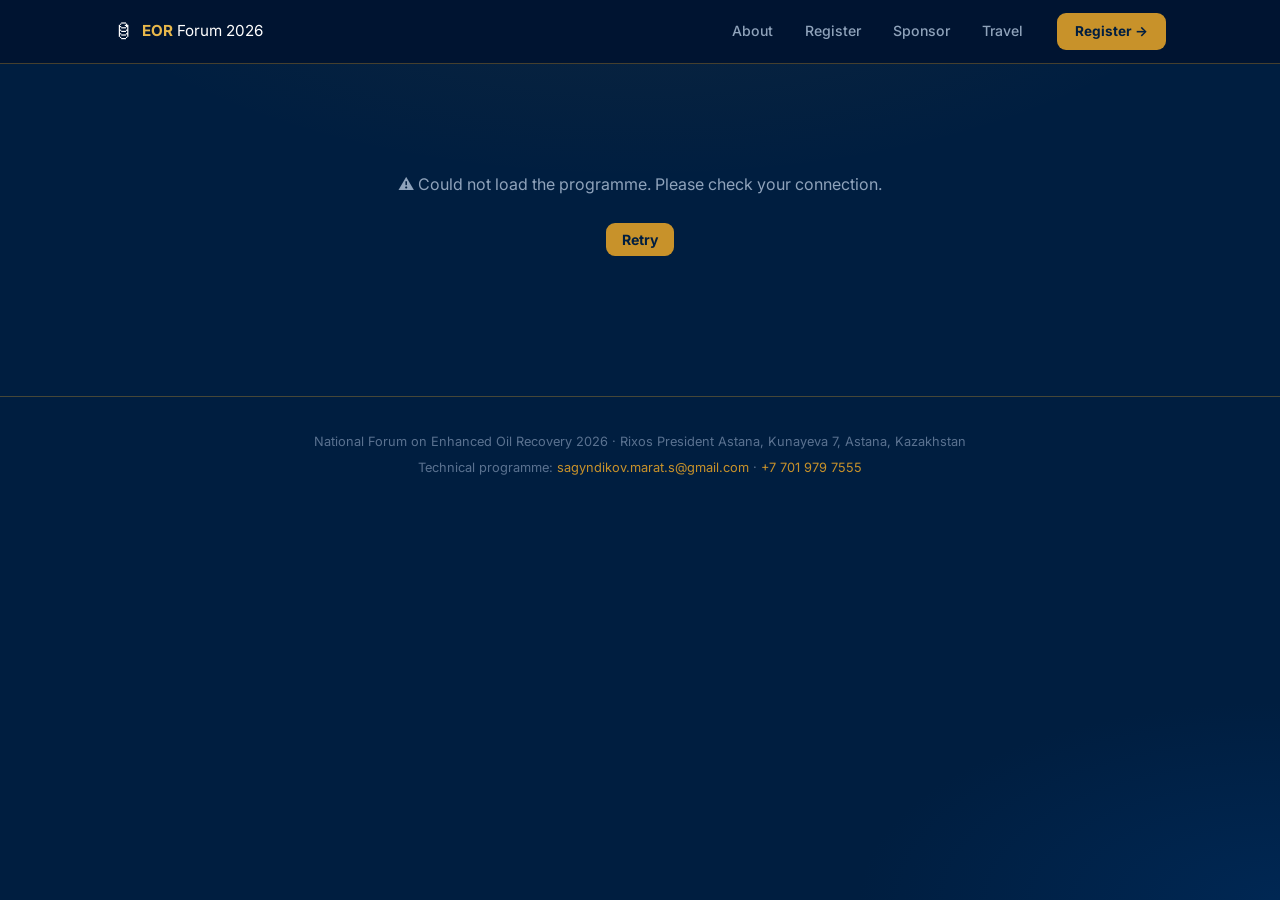
==== commit f40fdf64: "Update API URL in index.html" ====
--- a/register/index.html
+++ b/register/index.html
@@ -8,7 +8,7 @@
 <link rel="preconnect" href="https://fonts.googleapis.com">
 <link rel="preconnect" href="https://fonts.gstatic.com" crossorigin>
 <link href="https://fonts.googleapis.com/css2?family=Playfair+Display:wght@600;700&family=Inter:wght@400;500;600;700&display=swap" rel="stylesheet">
-<link rel="stylesheet" href="/_shared.css">
+<link rel="stylesheet" href="../shared.css">
 <style>
 body {
   background-image:
@@ -98,7 +98,7 @@
 </style>
 </head>
 <body>
-<script src="/_nav.js"></script>
+<script src="../nav.js"></script>
 
 <div class="wrap" id="app">
   <div class="state"><div class="spinner"></div>Loading programme…</div>
@@ -324,7 +324,7 @@
     if (!res) { app.innerHTML = '<div class="cancel-wrap"><div class="cancel-card">Network error. Please try again.</div></div>'; return; }
     app.innerHTML = '<div class="cancel-wrap"><h2>' + (res.ok ? '✅ Registration cancelled' : 'Notice') + '</h2>' +
       '<div class="cancel-card">' + esc(res.message) + '</div>' +
-      '<a class="cancel-back" href="/register">← Back to registration</a></div>';
+      '<a class="cancel-back" href="/eor-forum-2026/register">← Back to registration</a></div>';
   });
 }
 
--- a/shared.css
+++ b/shared.css
@@ -0,0 +1,263 @@
+/* ================================================================
+   SHARED STYLES — EOR Forum 2026
+   All pages import this via <link rel="stylesheet" href="/_shared.css">
+   ================================================================ */
+
+/* ── TOKENS ────────────────────────────────────────────────────── */
+:root {
+  --navy:         #001E40;
+  --navy-mid:     #002a57;
+  --navy-light:   #003570;
+  --gold:         #C8922A;
+  --gold-light:   #e8b84b;
+  --gold-soft:    rgba(200,146,42,.13);
+  --gold-rule:    rgba(200,146,42,.35);
+  --white:        #ffffff;
+  --text:         #e8edf4;
+  --text-muted:   #8fa3bb;
+  --text-dim:     #5a7290;
+  --card-bg:      rgba(255,255,255,.04);
+  --card-border:  rgba(255,255,255,.09);
+  --input-bg:     rgba(255,255,255,.06);
+  --input-border: rgba(255,255,255,.15);
+  --success-bg:   rgba(34,197,94,.12);
+  --success:      #4ade80;
+  --error:        #f87171;
+  --shadow:       0 2px 4px rgba(0,0,0,.25), 0 12px 32px rgba(0,0,0,.3);
+  --r:            14px;
+  --r-sm:         9px;
+  --nav-h:        64px;
+}
+
+/* ── RESET ──────────────────────────────────────────────────────── */
+*, *::before, *::after { box-sizing: border-box; margin: 0; padding: 0; }
+html { scroll-behavior: smooth; }
+body {
+  background: var(--navy);
+  color: var(--text);
+  font-family: "Inter", system-ui, sans-serif;
+  line-height: 1.6;
+  min-height: 100vh;
+  padding-top: var(--nav-h);
+}
+
+/* ── NAV ────────────────────────────────────────────────────────── */
+.site-nav {
+  position: fixed; top: 0; left: 0; right: 0; z-index: 100;
+  height: var(--nav-h);
+  background: rgba(0,20,48,.92);
+  backdrop-filter: blur(12px);
+  -webkit-backdrop-filter: blur(12px);
+  border-bottom: 1px solid var(--gold-rule);
+}
+.nav-inner {
+  max-width: 1100px; margin: 0 auto;
+  padding: 0 24px;
+  height: 100%;
+  display: flex; align-items: center; gap: 0;
+}
+.nav-brand {
+  display: flex; align-items: center; gap: 9px;
+  text-decoration: none; color: var(--white);
+  font-size: .95rem; white-space: nowrap;
+  margin-right: auto;
+}
+.nav-brand-flag { font-size: 1.2rem; }
+.nav-brand-text strong { color: var(--gold-light); }
+.nav-links {
+  display: flex; align-items: center; gap: 4px;
+  margin: 0 20px;
+}
+.nav-link {
+  text-decoration: none; color: var(--text-muted);
+  font-size: .88rem; font-weight: 500;
+  padding: 7px 14px; border-radius: 8px;
+  transition: .18s background, .18s color;
+}
+.nav-link:hover  { background: rgba(255,255,255,.06); color: var(--text); }
+.nav-link.nav-active { color: var(--gold-light); font-weight: 600; }
+.nav-cta {
+  text-decoration: none;
+  background: var(--gold); color: var(--navy);
+  font-weight: 700; font-size: .85rem;
+  padding: 8px 18px; border-radius: var(--r-sm);
+  white-space: nowrap;
+  transition: .18s background;
+}
+.nav-cta:hover { background: var(--gold-light); }
+.nav-burger {
+  display: none; flex-direction: column;
+  gap: 5px; background: none; border: 0;
+  cursor: pointer; padding: 8px; margin-left: 8px;
+}
+.nav-burger span {
+  display: block; width: 22px; height: 2px;
+  background: var(--text-muted); border-radius: 2px;
+  transition: .2s;
+}
+
+/* ── WRAP ────────────────────────────────────────────────────────── */
+.wrap { max-width: 900px; margin: 0 auto; padding: 48px 20px 80px; }
+.wrap-wide { max-width: 1100px; margin: 0 auto; padding: 48px 20px 80px; }
+
+/* ── PAGE HERO ───────────────────────────────────────────────────── */
+.page-hero {
+  padding: 52px 0 40px;
+  border-bottom: 1px solid var(--gold-rule);
+  margin-bottom: 44px;
+}
+.page-eyebrow {
+  font-size: .72rem; font-weight: 700;
+  letter-spacing: .18em; text-transform: uppercase;
+  color: var(--gold); margin-bottom: 14px;
+  display: flex; align-items: center; gap: 10px;
+}
+.page-eyebrow::before {
+  content: ""; display: block;
+  width: 28px; height: 2px; background: var(--gold);
+}
+.page-title {
+  font-family: "Playfair Display", serif;
+  font-size: clamp(1.8rem, 5vw, 2.8rem);
+  font-weight: 700; line-height: 1.1;
+  color: var(--white); letter-spacing: -.01em;
+  margin-bottom: 10px;
+}
+.page-title span { color: var(--gold-light); }
+.page-subtitle {
+  font-size: 1rem; color: var(--text-muted);
+  max-width: 580px; line-height: 1.7;
+}
+
+/* ── SECTION ─────────────────────────────────────────────────────── */
+.section { margin-bottom: 52px; }
+.section-label {
+  font-size: .72rem; font-weight: 700;
+  letter-spacing: .16em; text-transform: uppercase;
+  color: var(--gold); margin-bottom: 18px;
+}
+.section-title {
+  font-family: "Playfair Display", serif;
+  font-size: 1.5rem; font-weight: 700;
+  color: var(--white); margin-bottom: 12px;
+}
+
+/* ── CARD ─────────────────────────────────────────────────────────── */
+.card {
+  background: var(--card-bg);
+  border: 1px solid var(--card-border);
+  border-radius: var(--r);
+  padding: 24px 28px;
+  box-shadow: var(--shadow);
+}
+.card + .card { margin-top: 12px; }
+
+/* ── BUTTONS ─────────────────────────────────────────────────────── */
+.btn-gold {
+  display: inline-block; text-decoration: none;
+  background: var(--gold); color: var(--navy);
+  font-weight: 700; font-size: .95rem;
+  padding: 13px 28px; border-radius: var(--r-sm);
+  border: 0; cursor: pointer; font-family: inherit;
+  transition: .18s background, .18s transform;
+}
+.btn-gold:hover  { background: var(--gold-light); }
+.btn-gold:active { transform: scale(.97); }
+.btn-ghost {
+  display: inline-block; text-decoration: none;
+  border: 1px solid var(--gold-rule); color: var(--gold-light);
+  font-weight: 600; font-size: .92rem;
+  padding: 11px 24px; border-radius: var(--r-sm);
+  background: transparent; cursor: pointer; font-family: inherit;
+  transition: .18s background, .18s color;
+}
+.btn-ghost:hover { background: var(--gold-soft); }
+
+/* ── FORMS ────────────────────────────────────────────────────────── */
+.form-group { display: flex; flex-direction: column; gap: 5px; margin-bottom: 14px; }
+.form-label {
+  font-size: .78rem; font-weight: 600;
+  color: var(--text-muted); letter-spacing: .05em;
+  text-transform: uppercase;
+}
+.form-row { display: flex; gap: 12px; }
+.form-row > .form-group { flex: 1; min-width: 0; margin-bottom: 0; }
+input, textarea, select {
+  font-family: inherit; font-size: .93rem;
+  padding: 10px 13px;
+  background: var(--input-bg);
+  border: 1px solid var(--input-border);
+  border-radius: var(--r-sm);
+  color: var(--text); width: 100%;
+  transition: .18s border-color, .18s background;
+}
+input::placeholder, textarea::placeholder { color: var(--text-dim); }
+input:focus, textarea:focus, select:focus {
+  outline: none; border-color: var(--gold);
+  background: rgba(255,255,255,.08);
+}
+select { appearance: none; cursor: pointer; }
+select option { background: var(--navy-mid); color: var(--text); }
+textarea { resize: vertical; min-height: 90px; }
+.form-error {
+  font-size: .83rem; font-weight: 600;
+  color: var(--error); display: none; margin-top: 4px;
+}
+.form-success {
+  background: var(--success-bg);
+  border: 1px solid rgba(74,222,128,.2);
+  border-radius: var(--r-sm);
+  padding: 14px 18px;
+  font-weight: 600; color: var(--success);
+}
+
+/* ── SPINNER ─────────────────────────────────────────────────────── */
+.spinner {
+  width: 32px; height: 32px;
+  border: 3px solid rgba(255,255,255,.08);
+  border-top-color: var(--gold);
+  border-radius: 50%; margin: 0 auto 16px;
+  animation: spin .8s linear infinite;
+}
+@keyframes spin { to { transform: rotate(360deg); } }
+.state { text-align: center; padding: 60px 0; color: var(--text-muted); }
+
+/* ── DIVIDER ─────────────────────────────────────────────────────── */
+.divider {
+  height: 1px; background: var(--card-border);
+  margin: 36px 0;
+}
+.divider-gold {
+  height: 1px; background: var(--gold-rule);
+  margin: 36px 0;
+}
+
+/* ── FOOTER ──────────────────────────────────────────────────────── */
+.site-footer {
+  border-top: 1px solid var(--gold-rule);
+  padding: 32px 20px;
+  text-align: center;
+  font-size: .8rem; color: var(--text-dim);
+  line-height: 2;
+}
+.site-footer a { color: var(--gold); text-decoration: none; }
+.site-footer a:hover { color: var(--gold-light); }
+
+/* ── RESPONSIVE ─────────────────────────────────────────────────── */
+@media (max-width: 680px) {
+  .nav-links { display: none; flex-direction: column;
+    position: absolute; top: var(--nav-h); left: 0; right: 0;
+    background: rgba(0,20,48,.97);
+    padding: 16px 20px 20px;
+    border-bottom: 1px solid var(--gold-rule);
+    gap: 4px;
+  }
+  .nav-links.open { display: flex; }
+  .nav-burger { display: flex; }
+  .nav-cta { display: none; }
+  .form-row { flex-direction: column; }
+  .page-title { font-size: 1.75rem; }
+}
+@media (prefers-reduced-motion: reduce) {
+  .spinner { animation: none; }
+}
